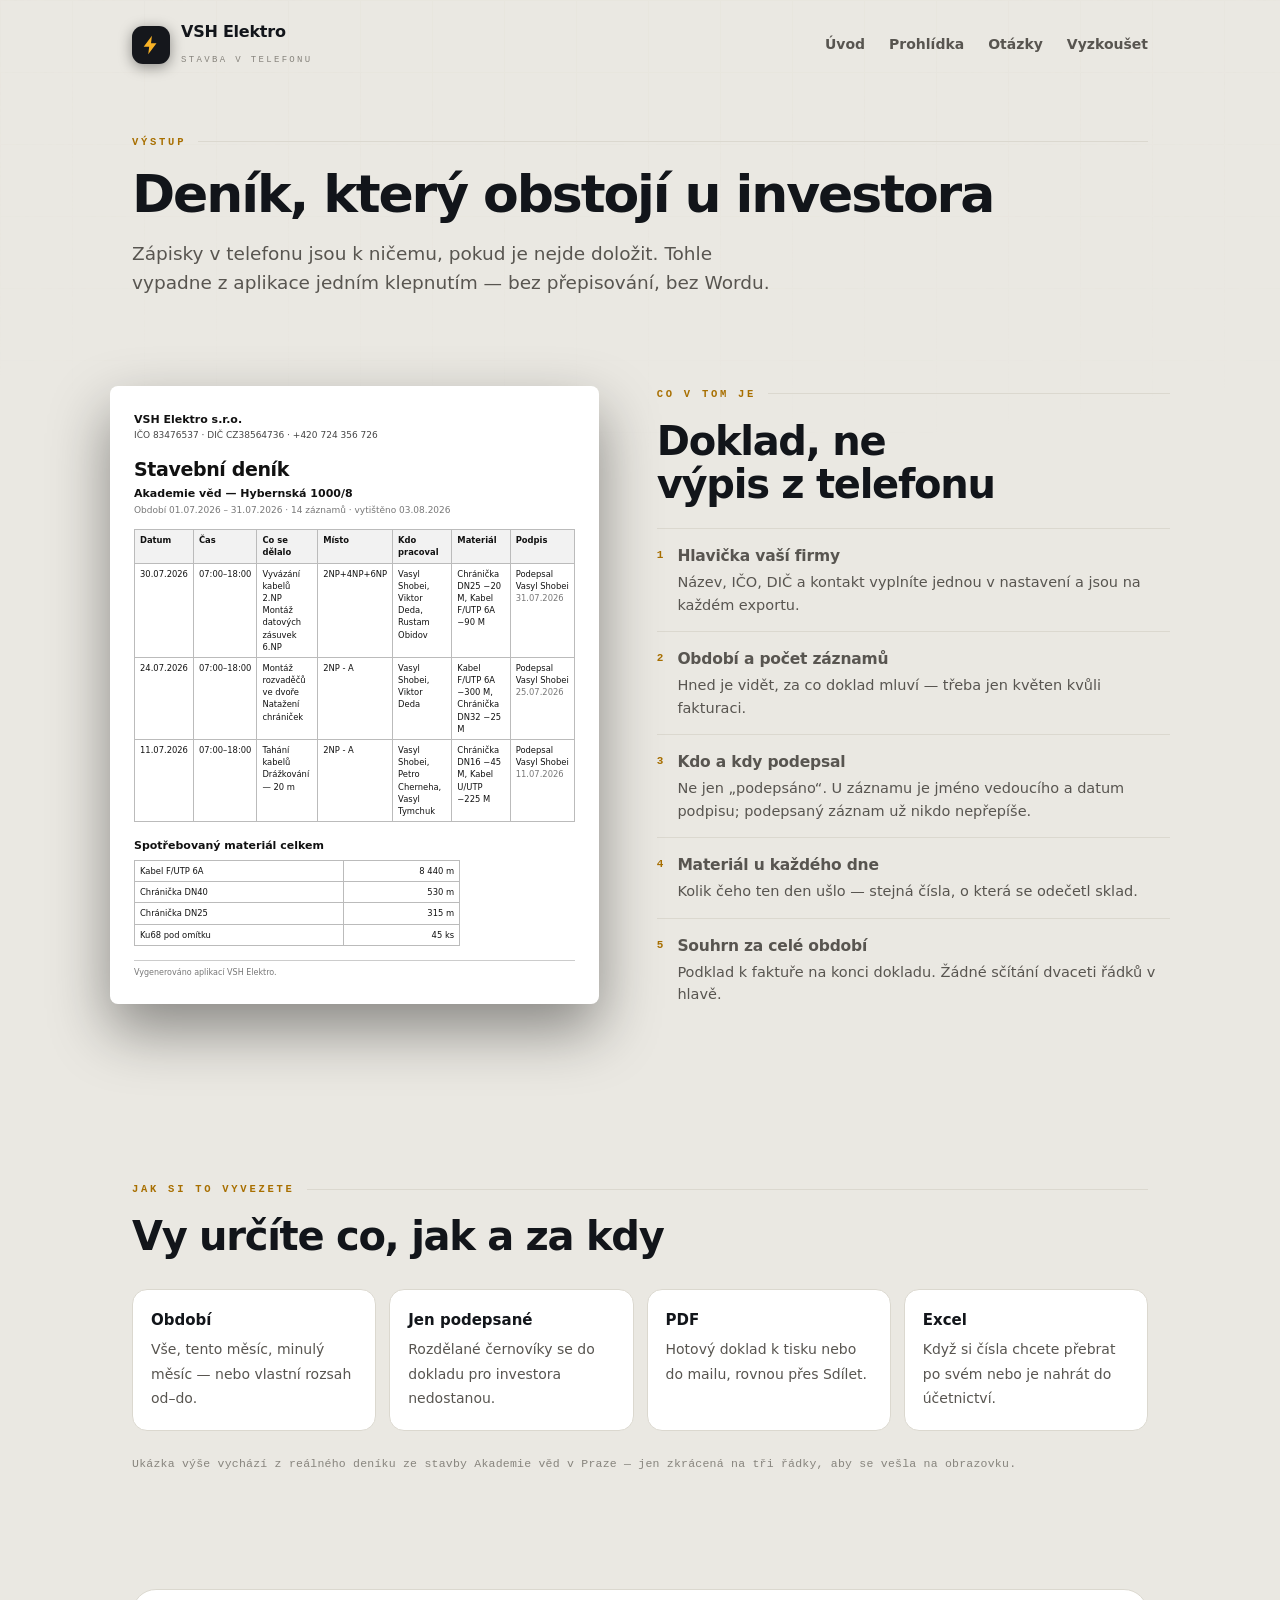
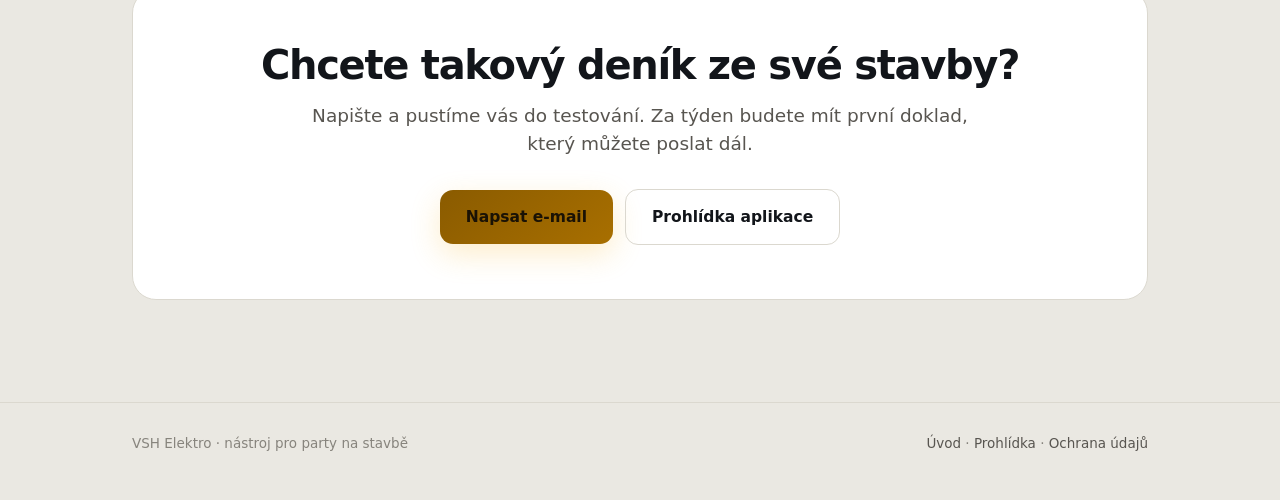
==== doklad.html @ 098743c1 "Web: stránky Prohlídka a Deník jako doklad + sdílené styly" ====
<!DOCTYPE html>
<html lang="cs">
<head>
<meta charset="UTF-8" />
<meta name="viewport" content="width=device-width, initial-scale=1, viewport-fit=cover" />
<title>Deník jako doklad — VSH Elektro</title>
<meta name="description" content="Jak vypadá stavební deník vyvezený z aplikace: hlavička firmy s IČO, kdo a kdy podepsal, souhrn spotřebovaného materiálu. PDF i Excel za vybrané období." />
<meta name="theme-color" content="#0e1014" />
<link rel="stylesheet" href="assets/style.css" />
<style>
  .doc-wrap{ display:grid; grid-template-columns:1fr 1.05fr; gap:clamp(26px,5vw,58px);
    align-items:start; padding:clamp(30px,5vw,58px) 0; }
  @media (max-width:900px){ .doc-wrap{ grid-template-columns:1fr; } }
  /* list papíru */
  .sheet{ background:#fff; color:#111; border-radius:8px; padding:26px 24px;
    box-shadow:0 26px 60px rgba(0,0,0,.42); font-size:10px; line-height:1.45;
    position:sticky; top:22px; }
  @media (max-width:900px){ .sheet{ position:static; } }
  .sh-co{ font-size:11px; font-weight:800; }
  .sh-co small{ display:block; font-weight:400; color:#444; font-size:9px; margin-top:1px; }
  .sh-h1{ font-size:19px; font-weight:800; margin:14px 0 3px; letter-spacing:-.02em; }
  .sh-ob{ font-size:11px; font-weight:700; }
  .sh-meta{ color:#777; font-size:9px; margin:2px 0 12px; }
  table{ width:100%; border-collapse:collapse; }
  th,td{ border:1px solid #bbb; padding:4px 5px; text-align:left; vertical-align:top; font-size:8.4px; }
  th{ background:#f2f2f2; font-weight:700; }
  .nw{ white-space:nowrap; }
  .dim{ color:#777; }
  .sh-h2{ font-size:11px; font-weight:800; margin:16px 0 6px; }
  table.sum{ width:74%; }
  table.sum td:last-child{ text-align:right; white-space:nowrap; font-variant-numeric:tabular-nums; }
  .sh-foot{ margin-top:14px; border-top:1px solid #ccc; padding-top:6px; color:#777; font-size:8px; }
  /* anotace */
  .ann{ list-style:none; padding:0; margin:22px 0 0; counter-reset:a; }
  .ann li{ display:grid; grid-template-columns:auto 1fr; gap:14px; align-items:start;
    padding:15px 0; border-top:1px solid var(--line); }
  .ann li::before{ counter-increment:a; content:counter(a); font-family:var(--mono);
    font-size:11px; font-weight:700; color:var(--amber); padding-top:3px; }
  .ann b{ display:block; font-size:15.5px; letter-spacing:-.012em; margin-bottom:3px; }
  .ann span{ color:var(--mut); font-size:14.5px; }
  .opts{ display:grid; grid-template-columns:repeat(auto-fit,minmax(210px,1fr)); gap:13px; margin-top:30px; }
  .opt{ background:var(--panel); border:1px solid var(--line); border-radius:15px; padding:19px 18px; }
  .opt b{ display:block; font-size:15px; margin-bottom:5px; }
  .opt span{ color:var(--mut); font-size:14px; }
</style>
</head>
<body>
<div class="gridbg" aria-hidden="true"></div>

<header>
  <div class="w bar">
    <a class="logo" href="index.html">
      <span class="logo-i"><svg viewBox="0 0 24 24" fill="currentColor"><path d="M13 2 4 14h6l-1 8 9-12h-6z"/></svg></span>
      <span><span class="logo-n">VSH Elektro</span><br /><span class="logo-s">Stavba v telefonu</span></span>
    </a>
    <nav>
      <a href="index.html">Úvod</a>
      <a href="prohlidka.html">Prohlídka</a>
      <a href="index.html#faq">Otázky</a>
      <a href="index.html#zkusit">Vyzkoušet</a>
    </nav>
  </div>
</header>

<main>
  <div class="w" style="padding-top:clamp(24px,4vw,44px)">
    <p class="eyebrow">Výstup</p>
    <h1 style="font-size:clamp(32px,5.4vw,52px)">Deník, který obstojí u investora</h1>
    <p class="lede">Zápisky v telefonu jsou k ničemu, pokud je nejde doložit. Tohle vypadne
      z aplikace jedním klepnutím — bez přepisování, bez Wordu.</p>
  </div>

  <div class="w doc-wrap">
    <!-- ukázka listu -->
    <div class="sheet rev" role="img" aria-label="Ukázka vyvezeného stavebního deníku">
      <div class="sh-co">VSH Elektro s.r.o.
        <small>IČO 83476537 · DIČ CZ38564736 · +420 724 356 726</small></div>
      <div class="sh-h1">Stavební deník</div>
      <div class="sh-ob">Akademie věd — Hybernská 1000/8</div>
      <div class="sh-meta">Období 01.07.2026 – 31.07.2026 · 14 záznamů · vytištěno 03.08.2026</div>

      <table>
        <thead><tr>
          <th class="nw">Datum</th><th class="nw">Čas</th><th>Co se dělalo</th>
          <th>Místo</th><th>Kdo pracoval</th><th>Materiál</th><th>Podpis</th>
        </tr></thead>
        <tbody>
          <tr>
            <td class="nw">30.07.2026</td><td class="nw">07:00–18:00</td>
            <td>Vyvázání kabelů 2.NP<br />Montáž datových zásuvek 6.NP</td>
            <td>2NP+4NP+6NP</td><td>Vasyl Shobei, Viktor Deda, Rustam Obidov</td>
            <td>Chránička DN25 −20 M, Kabel F/UTP 6A −90 M</td>
            <td class="nw">Podepsal<br />Vasyl Shobei<br /><span class="dim">31.07.2026</span></td>
          </tr>
          <tr>
            <td class="nw">24.07.2026</td><td class="nw">07:00–18:00</td>
            <td>Montáž rozvaděčů ve dvoře<br />Natažení chrániček</td>
            <td>2NP - A</td><td>Vasyl Shobei, Viktor Deda</td>
            <td>Kabel F/UTP 6A −300 M, Chránička DN32 −25 M</td>
            <td class="nw">Podepsal<br />Vasyl Shobei<br /><span class="dim">25.07.2026</span></td>
          </tr>
          <tr>
            <td class="nw">11.07.2026</td><td class="nw">07:00–18:00</td>
            <td>Tahání kabelů<br />Drážkování — 20 m</td>
            <td>2NP - A</td><td>Vasyl Shobei, Petro Cherneha, Vasyl Tymchuk</td>
            <td>Chránička DN16 −45 M, Kabel U/UTP −225 M</td>
            <td class="nw">Podepsal<br />Vasyl Shobei<br /><span class="dim">11.07.2026</span></td>
          </tr>
        </tbody>
      </table>

      <div class="sh-h2">Spotřebovaný materiál celkem</div>
      <table class="sum"><tbody>
        <tr><td>Kabel F/UTP 6A</td><td>8 440 m</td></tr>
        <tr><td>Chránička DN40</td><td>530 m</td></tr>
        <tr><td>Chránička DN25</td><td>315 m</td></tr>
        <tr><td>Ku68 pod omítku</td><td>45 ks</td></tr>
      </tbody></table>
      <div class="sh-foot">Vygenerováno aplikací VSH Elektro.</div>
    </div>

    <!-- anotace -->
    <div class="rev">
      <p class="eyebrow">Co v tom je</p>
      <h2>Doklad, ne výpis z telefonu</h2>
      <ol class="ann">
        <li><span><b>Hlavička vaší firmy</b><span>Název, IČO, DIČ a kontakt vyplníte jednou
          v nastavení a jsou na každém exportu.</span></span></li>
        <li><span><b>Období a počet záznamů</b><span>Hned je vidět, za co doklad mluví —
          třeba jen květen kvůli fakturaci.</span></span></li>
        <li><span><b>Kdo a kdy podepsal</b><span>Ne jen „podepsáno“. U záznamu je jméno
          vedoucího a datum podpisu; podepsaný záznam už nikdo nepřepíše.</span></span></li>
        <li><span><b>Materiál u každého dne</b><span>Kolik čeho ten den ušlo — stejná čísla,
          o která se odečetl sklad.</span></span></li>
        <li><span><b>Souhrn za celé období</b><span>Podklad k faktuře na konci dokladu.
          Žádné sčítání dvaceti řádků v hlavě.</span></span></li>
      </ol>
    </div>
  </div>

  <section>
    <div class="w rev">
      <p class="eyebrow">Jak si to vyvezete</p>
      <h2>Vy určíte co, jak a za kdy</h2>
      <div class="opts">
        <div class="opt"><b>Období</b><span>Vše, tento měsíc, minulý měsíc — nebo vlastní
          rozsah od–do.</span></div>
        <div class="opt"><b>Jen podepsané</b><span>Rozdělané černovíky se do dokladu
          pro investora nedostanou.</span></div>
        <div class="opt"><b>PDF</b><span>Hotový doklad k tisku nebo do mailu, rovnou
          přes Sdílet.</span></div>
        <div class="opt"><b>Excel</b><span>Když si čísla chcete přebrat po svém
          nebo je nahrát do účetnictví.</span></div>
      </div>
      <p class="note" style="margin-top:24px">Ukázka výše vychází z reálného deníku ze stavby
        Akademie věd v Praze — jen zkrácená na tři řádky, aby se vešla na obrazovku.</p>
    </div>
  </section>

  <section style="padding-top:0">
    <div class="w">
      <div class="final rev">
        <h2>Chcete takový deník ze své stavby?</h2>
        <p class="lede">Napište a pustíme vás do testování. Za týden budete mít první
          doklad, který můžete poslat dál.</p>
        <div class="cta">
          <a class="btn btn-1" href="mailto:vasyashobey80@gmail.com?subject=VSH%20Elektro%20%E2%80%94%20chci%20vyzkou%C5%A1et">Napsat e-mail</a>
          <a class="btn btn-2" href="prohlidka.html">Prohlídka aplikace</a>
        </div>
      </div>
    </div>
  </section>
</main>

<footer>
  <div class="w f-in">
    <span>VSH Elektro · nástroj pro party na stavbě</span>
    <span><a href="index.html">Úvod</a> · <a href="prohlidka.html">Prohlídka</a> ·
      <a href="https://vasyashobey80-cloud.github.io/vsh-elektro-privacy/">Ochrana údajů</a></span>
  </div>
</footer>

<script>
  (function () {
    var els = document.querySelectorAll(".rev");
    if (!("IntersectionObserver" in window)) {
      Array.prototype.forEach.call(els, function (e) { e.classList.add("in"); }); return;
    }
    var io = new IntersectionObserver(function (en) {
      en.forEach(function (x) { if (x.isIntersecting) { x.target.classList.add("in"); io.unobserve(x.target); } });
    }, { rootMargin: "0px 0px -8% 0px", threshold: .08 });
    Array.prototype.forEach.call(els, function (e) { io.observe(e); });
  })();
</script>
</body>
</html>
---- assets/style.css ----
:root{
    --bg:#0e1014; --bg2:#13161c; --panel:#171b22; --panel2:#1c212a;
    --line:#242932; --line2:#1c2029;
    --ink:#f0f2f6; --mut:#a5a29b; --dim:#6f7178;
    --amber:#f8b226; --amber-hi:#ffd166; --cyan:#4cc9f0;
    --mono:ui-monospace,SFMono-Regular,"SF Mono",Menlo,Consolas,monospace;
    --sans:system-ui,-apple-system,"Segoe UI",Roboto,Arial,sans-serif;
    --w:1060px;
  }
  @media (prefers-color-scheme: light){
    :root{ --bg:#eae8e2; --bg2:#f3f2ee; --panel:#fff; --panel2:#f7f6f3;
      --line:#dbd8cf; --line2:#e6e3db; --ink:#12151a; --mut:#585550; --dim:#87847d;
      --amber:#a86f00; --amber-hi:#8a5b00; --cyan:#0a7ea4; }
  }
  :root[data-theme="dark"]{ --bg:#0e1014; --bg2:#13161c; --panel:#171b22; --panel2:#1c212a;
    --line:#242932; --line2:#1c2029; --ink:#f0f2f6; --mut:#a5a29b; --dim:#6f7178;
    --amber:#f8b226; --amber-hi:#ffd166; --cyan:#4cc9f0; }
  :root[data-theme="light"]{ --bg:#eae8e2; --bg2:#f3f2ee; --panel:#fff; --panel2:#f7f6f3;
    --line:#dbd8cf; --line2:#e6e3db; --ink:#12151a; --mut:#585550; --dim:#87847d;
    --amber:#a86f00; --amber-hi:#8a5b00; --cyan:#0a7ea4; }

  *{ box-sizing:border-box; }
  html{ scroll-behavior:smooth; }
  body{ margin:0; background:var(--bg); color:var(--ink); font-family:var(--sans);
    line-height:1.55; -webkit-font-smoothing:antialiased; overflow-x:hidden; }
  .w{ max-width:var(--w); margin:0 auto; padding:0 22px; }
  section{ padding:clamp(52px,8vw,104px) 0; }

  .gridbg{ position:fixed; inset:0; z-index:0; pointer-events:none; opacity:.55;
    background-image:linear-gradient(to right,var(--line2) 1px,transparent 1px),
      linear-gradient(to bottom,var(--line2) 1px,transparent 1px);
    background-size:72px 72px;
    -webkit-mask-image:radial-gradient(130% 70% at 50% 0%,#000 20%,transparent 72%);
    mask-image:radial-gradient(130% 70% at 50% 0%,#000 20%,transparent 72%); }
  header,main,footer{ position:relative; z-index:1; }

  /* --- typo --- */
  .eyebrow{ display:flex; align-items:center; gap:12px; font-family:var(--mono);
    font-size:10.5px; letter-spacing:.26em; text-transform:uppercase; color:var(--amber);
    margin:0 0 18px; font-weight:600; }
  .eyebrow::after{ content:""; flex:1; height:1px; background:var(--line); }
  h1{ font-size:clamp(36px,6.8vw,66px); line-height:1.01; letter-spacing:-.04em;
    font-weight:860; margin:0 0 20px; text-wrap:balance; }
  h2{ font-size:clamp(26px,3.9vw,40px); line-height:1.08; letter-spacing:-.032em;
    font-weight:860; margin:0 0 14px; text-wrap:balance; }
  h3{ font-size:17px; font-weight:800; letter-spacing:-.012em; margin:0 0 6px; }
  .lede{ font-size:clamp(16px,2vw,18.5px); color:var(--mut); margin:0 0 30px; max-width:56ch; }
  p{ margin:0 0 14px; }

  /* --- header --- */
  header{ padding:20px 0; }
  .bar{ display:flex; align-items:center; justify-content:space-between; gap:16px; }
  .logo{ display:flex; align-items:center; gap:11px; text-decoration:none; color:inherit; }
  .logo-i{ width:38px; height:38px; border-radius:11px; background:#15171c; flex:0 0 auto;
    display:flex; align-items:center; justify-content:center; box-shadow:0 3px 14px rgba(0,0,0,.4); }
  .logo-i svg{ width:22px; height:22px; color:#f8b226; }
  .logo-n{ font-size:16px; font-weight:800; letter-spacing:-.015em; line-height:1.05; }
  .logo-s{ font-family:var(--mono); font-size:9px; letter-spacing:.26em; color:var(--dim); text-transform:uppercase; }
  nav{ display:flex; gap:24px; align-items:center; }
  nav a{ color:var(--mut); text-decoration:none; font-size:14px; font-weight:600; }
  nav a:hover{ color:var(--ink); }
  @media (max-width:760px){ nav{ display:none; } }

  /* --- buttons --- */
  .btn{ display:inline-flex; align-items:center; gap:9px; border:none; cursor:pointer;
    font-family:inherit; font-size:15.5px; font-weight:800; text-decoration:none;
    padding:15px 26px; border-radius:13px; transition:transform .14s ease,filter .14s ease; }
  .btn:hover{ transform:translateY(-1px); filter:brightness(1.06); }
  .btn:focus-visible{ outline:2px solid var(--amber); outline-offset:3px; }
  .btn-1{ background:linear-gradient(140deg,var(--amber-hi),var(--amber)); color:#1a1205;
    box-shadow:0 10px 30px rgba(248,178,38,.24); }
  .btn-2{ background:transparent; color:var(--ink); border:1px solid var(--line); }
  .cta{ display:flex; flex-wrap:wrap; gap:12px; align-items:center; }
  .note{ font-family:var(--mono); font-size:11.5px; color:var(--dim); margin-top:16px; letter-spacing:.02em; }

  /* --- hero --- */
  .hero{ display:grid; grid-template-columns:1.1fr .9fr; gap:clamp(26px,5vw,56px);
    align-items:center; padding:clamp(26px,5vw,58px) 0 clamp(34px,6vw,64px); }
  @media (max-width:900px){ .hero{ grid-template-columns:1fr; } }

  .phone{ justify-self:center; width:min(292px,82vw); aspect-ratio:9/19.3;
    background:#15171c; border-radius:38px; padding:9px; border:1px solid var(--line);
    box-shadow:0 34px 80px rgba(0,0,0,.5); }
  .scr{ height:100%; background:#15171c; border-radius:30px; overflow:hidden;
    display:flex; flex-direction:column; color:#eceef2; }
  .s-top{ padding:16px 15px 10px; }
  .s-obj{ font-family:var(--mono); font-size:8.5px; letter-spacing:.2em; color:#f8b226; text-transform:uppercase; }
  .s-h{ font-size:20px; font-weight:860; letter-spacing:-.025em; margin-top:3px; }
  .s-body{ flex:1; padding:0 12px; display:flex; flex-direction:column; gap:9px; overflow:hidden; }
  .k{ background:#1b1e25; border:1px solid #262b34; border-radius:14px; padding:11px 12px; }
  .k-top{ display:flex; align-items:flex-start; justify-content:space-between; }
  .k-d{ font-family:var(--mono); font-size:13.5px; font-weight:800; color:#f8b226; }
  .k-t{ font-family:var(--mono); font-size:9px; color:#75757c; margin-top:1px; }
  .pill{ font-family:var(--mono); font-size:7px; letter-spacing:.13em; text-transform:uppercase;
    padding:3px 8px; border-radius:99px; border:1px solid #3a3f4a; color:#9096a2; white-space:nowrap; }
  .pill.ok{ color:#3ddc6b; border-color:rgba(61,220,107,.5); }
  .k-li{ font-size:10.5px; margin-top:7px; display:flex; gap:6px; color:#d7d9de; }
  .k-li i{ width:4px; height:4px; border-radius:50%; background:#f8b226; margin-top:6px; flex:0 0 auto; }
  .k-wx{ font-family:var(--mono); font-size:8.5px; color:#75757c; margin-top:7px; }
  .avs{ display:flex; gap:4px; margin-top:8px; }
  .av{ width:19px; height:19px; border-radius:50%; background:#262b34; color:#9096a2;
    font-size:7.5px; font-weight:800; display:flex; align-items:center; justify-content:center; }
  .av.on{ background:#f8b226; color:#15171c; }
  .mats{ display:flex; flex-wrap:wrap; gap:4px; margin-top:8px; }
  .mt{ font-family:var(--mono); font-size:7.5px; padding:3px 7px; border-radius:99px;
    border:1px solid #262b34; color:#9096a2; }
  .mt b{ color:#ff5a4f; }
  .s-tabs{ display:flex; justify-content:space-around; padding:10px 6px 16px;
    border-top:1px solid #22262e; margin-top:auto; }
  .tb{ display:flex; flex-direction:column; align-items:center; gap:3px; font-size:7px;
    color:#5d5f68; font-weight:700; }
  .tb.on{ color:#f8b226; }
  .tb i{ width:14px; height:14px; border:1.6px solid currentColor; border-radius:4px; }

  /* --- proof strip --- */
  .proof{ border-top:1px solid var(--line); border-bottom:1px solid var(--line); background:var(--bg2); }
  .proof-in{ display:grid; grid-template-columns:1.25fr 1fr; gap:clamp(22px,4vw,48px); align-items:center;
    padding:clamp(26px,4vw,42px) 0; }
  @media (max-width:800px){ .proof-in{ grid-template-columns:1fr; } }
  .proof p{ margin:0; color:var(--mut); font-size:15.5px; }
  .proof b{ color:var(--ink); }
  .stats{ display:grid; grid-template-columns:repeat(3,1fr); gap:14px; }
  .st-n{ font-family:var(--mono); font-size:clamp(21px,3.4vw,30px); font-weight:700;
    letter-spacing:-.03em; color:var(--amber); font-variant-numeric:tabular-nums; line-height:1.1; }
  .st-l{ font-size:11.5px; color:var(--dim); margin-top:3px; line-height:1.35; }

  /* --- problémy --- */
  .pains{ display:grid; gap:12px; margin-top:32px; }
  .pain{ display:grid; grid-template-columns:auto 1fr; gap:16px; align-items:start;
    background:var(--panel); border:1px solid var(--line); border-radius:16px; padding:20px 22px; }
  .pain-q{ font-family:var(--mono); font-size:11px; color:var(--dim); padding-top:3px; }
  .pain h3{ font-size:16.5px; margin-bottom:4px; }
  .pain p{ margin:0; color:var(--mut); font-size:14.5px; }
  .pain em{ font-style:normal; color:var(--amber); font-weight:700; }

  /* --- kroky --- */
  .steps{ display:grid; grid-template-columns:repeat(3,1fr); gap:14px; margin-top:32px; counter-reset:s; }
  @media (max-width:760px){ .steps{ grid-template-columns:1fr; } }
  .step{ background:var(--panel); border:1px solid var(--line); border-radius:16px; padding:22px 20px; }
  .step::before{ counter-increment:s; content:counter(s); font-family:var(--mono); font-size:12px;
    font-weight:700; color:var(--amber); display:block; margin-bottom:12px; letter-spacing:.1em; }
  .step p{ margin:0; color:var(--mut); font-size:14.5px; }

  /* --- funkce --- */
  .feats{ display:grid; grid-template-columns:repeat(auto-fit,minmax(250px,1fr)); gap:13px; margin-top:32px; }
  .feat{ background:var(--panel); border:1px solid var(--line); border-radius:16px; padding:22px 20px; }
  .feat .ic{ width:36px; height:36px; border-radius:10px; display:flex; align-items:center;
    justify-content:center; background:rgba(248,178,38,.11); color:var(--amber); margin-bottom:13px; }
  .feat .ic svg{ width:19px; height:19px; }
  .feat p{ margin:0; color:var(--mut); font-size:14.5px; }

  /* --- offline --- */
  .band{ background:var(--bg2); border-top:1px solid var(--line); border-bottom:1px solid var(--line); }
  .band-in{ display:grid; grid-template-columns:auto 1fr; gap:30px; align-items:center; }
  @media (max-width:760px){ .band-in{ grid-template-columns:1fr; } }
  .band-n{ font-family:var(--mono); font-size:clamp(46px,9vw,92px); font-weight:700;
    letter-spacing:-.055em; color:var(--amber); line-height:.86; }
  .band-n span{ color:var(--dim); }

  /* --- výkresy --- */
  .split{ display:grid; grid-template-columns:1fr 1fr; gap:clamp(24px,4vw,52px); align-items:center; }
  @media (max-width:840px){ .split{ grid-template-columns:1fr; } }
  .plan{ position:relative; aspect-ratio:4/3; border-radius:16px; overflow:hidden;
    background:var(--panel); border:1px solid var(--line); }
  .plan svg{ position:absolute; inset:0; width:100%; height:100%; }
  .lgd{ position:absolute; left:12px; bottom:12px; display:flex; gap:12px;
    background:rgba(12,14,19,.92); border:1px solid var(--line); border-radius:99px; padding:6px 12px; }
  .lgd span{ display:flex; align-items:center; gap:6px; font-size:11px; font-weight:700; color:#f0f2f6; }
  .lgd i{ width:9px; height:9px; border-radius:2px; }
  .ticks{ list-style:none; padding:0; margin:20px 0 0; }
  .ticks li{ display:flex; gap:11px; align-items:flex-start; margin-bottom:11px; font-size:15px; color:var(--mut); }
  .ticks svg{ width:18px; height:18px; color:var(--amber); flex:0 0 auto; margin-top:2px; }
  .ticks b{ color:var(--ink); font-weight:700; }

  /* --- FAQ --- */
  .faq{ margin-top:30px; border-top:1px solid var(--line); }
  details{ border-bottom:1px solid var(--line); }
  summary{ list-style:none; cursor:pointer; padding:19px 44px 19px 0; position:relative;
    font-size:16.5px; font-weight:750; letter-spacing:-.012em; }
  summary::-webkit-details-marker{ display:none; }
  summary::after{ content:""; position:absolute; right:8px; top:50%; width:13px; height:13px;
    margin-top:-6px; background:
      linear-gradient(var(--amber),var(--amber)) center/13px 1.6px no-repeat,
      linear-gradient(var(--amber),var(--amber)) center/1.6px 13px no-repeat;
    transition:transform .2s ease; }
  details[open] summary::after{ transform:rotate(90deg);
    background:linear-gradient(var(--amber),var(--amber)) center/13px 1.6px no-repeat; }
  details p{ color:var(--mut); font-size:15px; margin:0 0 19px; max-width:62ch; }
  summary:focus-visible{ outline:2px solid var(--amber); outline-offset:3px; border-radius:6px; }

  /* --- final --- */
  .final{ background:var(--panel); border:1px solid var(--line); border-radius:24px;
    padding:clamp(30px,5vw,54px); text-align:center; }
  .final .lede{ margin-left:auto; margin-right:auto; }
  .final .cta{ justify-content:center; }

  footer{ border-top:1px solid var(--line); padding:30px 0 46px; color:var(--dim); font-size:13.5px; }
  .f-in{ display:flex; flex-wrap:wrap; gap:14px; justify-content:space-between; align-items:center; }
  footer a{ color:var(--mut); text-decoration:none; }
  footer a:hover{ color:var(--amber); }

  .rev{ opacity:0; transform:translateY(14px); transition:opacity .55s ease,transform .55s ease; }
  .rev.in{ opacity:1; transform:none; }
  @media (prefers-reduced-motion:reduce){
    html{ scroll-behavior:auto; } .rev{ opacity:1; transform:none; transition:none; }
    .btn:hover{ transform:none; } summary::after{ transition:none; }
  }
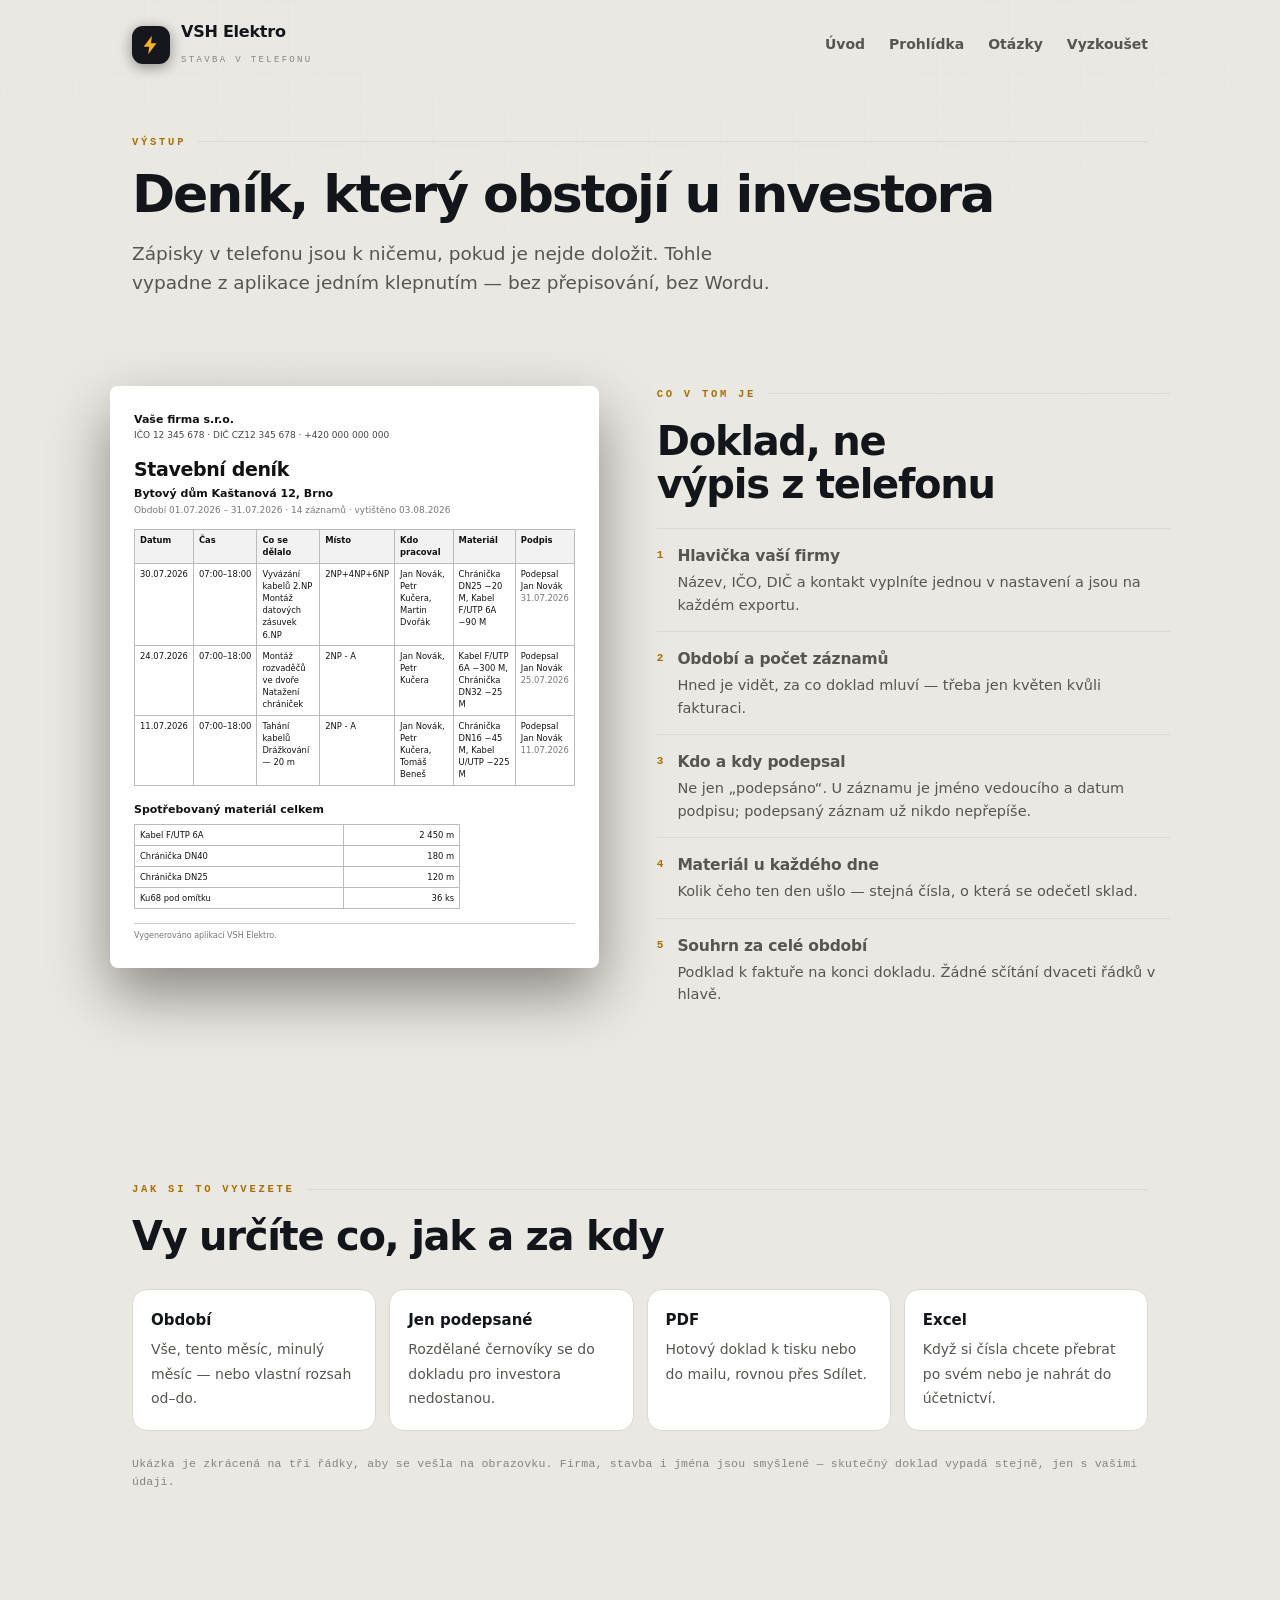
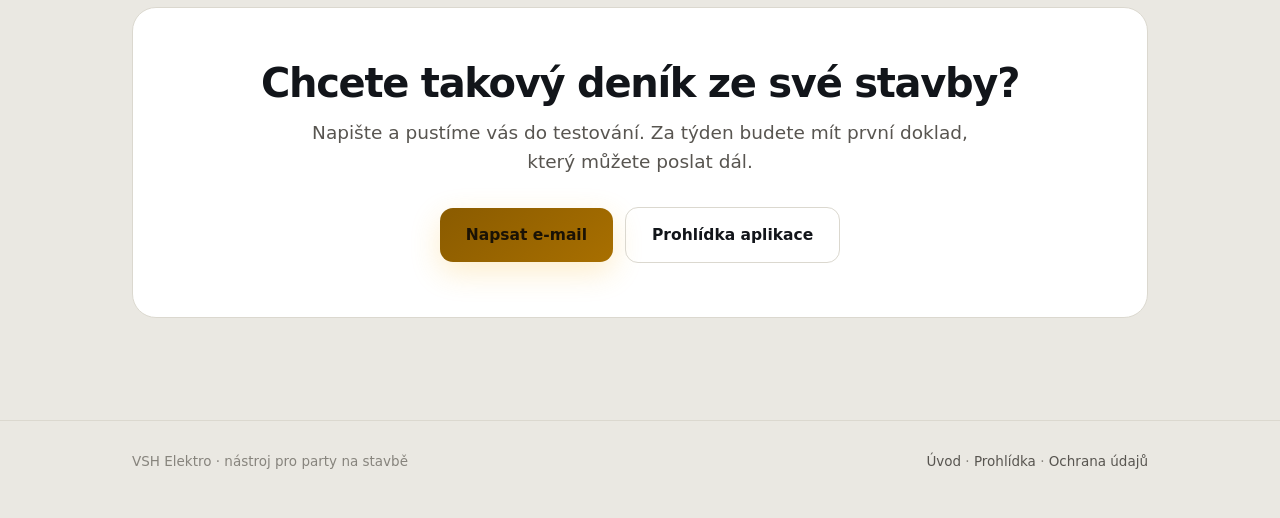
==== commit b2acf7b6: "Web: pryč s reálnými údaji, všude ukázková data" ====
--- a/doklad.html
+++ b/doklad.html
@@ -73,10 +73,10 @@
   <div class="w doc-wrap">
     <!-- ukázka listu -->
     <div class="sheet rev" role="img" aria-label="Ukázka vyvezeného stavebního deníku">
-      <div class="sh-co">VSH Elektro s.r.o.
-        <small>IČO 83476537 · DIČ CZ38564736 · +420 724 356 726</small></div>
+      <div class="sh-co">Vaše firma s.r.o.
+        <small>IČO 12 345 678 · DIČ CZ12 345 678 · +420 000 000 000</small></div>
       <div class="sh-h1">Stavební deník</div>
-      <div class="sh-ob">Akademie věd — Hybernská 1000/8</div>
+      <div class="sh-ob">Bytový dům Kaštanová 12, Brno</div>
       <div class="sh-meta">Období 01.07.2026 – 31.07.2026 · 14 záznamů · vytištěno 03.08.2026</div>
 
       <table>
@@ -88,33 +88,33 @@
           <tr>
             <td class="nw">30.07.2026</td><td class="nw">07:00–18:00</td>
             <td>Vyvázání kabelů 2.NP<br />Montáž datových zásuvek 6.NP</td>
-            <td>2NP+4NP+6NP</td><td>Vasyl Shobei, Viktor Deda, Rustam Obidov</td>
+            <td>2NP+4NP+6NP</td><td>Jan Novák, Petr Kučera, Martin Dvořák</td>
             <td>Chránička DN25 −20 M, Kabel F/UTP 6A −90 M</td>
-            <td class="nw">Podepsal<br />Vasyl Shobei<br /><span class="dim">31.07.2026</span></td>
+            <td class="nw">Podepsal<br />Jan Novák<br /><span class="dim">31.07.2026</span></td>
           </tr>
           <tr>
             <td class="nw">24.07.2026</td><td class="nw">07:00–18:00</td>
             <td>Montáž rozvaděčů ve dvoře<br />Natažení chrániček</td>
-            <td>2NP - A</td><td>Vasyl Shobei, Viktor Deda</td>
+            <td>2NP - A</td><td>Jan Novák, Petr Kučera</td>
             <td>Kabel F/UTP 6A −300 M, Chránička DN32 −25 M</td>
-            <td class="nw">Podepsal<br />Vasyl Shobei<br /><span class="dim">25.07.2026</span></td>
+            <td class="nw">Podepsal<br />Jan Novák<br /><span class="dim">25.07.2026</span></td>
           </tr>
           <tr>
             <td class="nw">11.07.2026</td><td class="nw">07:00–18:00</td>
             <td>Tahání kabelů<br />Drážkování — 20 m</td>
-            <td>2NP - A</td><td>Vasyl Shobei, Petro Cherneha, Vasyl Tymchuk</td>
+            <td>2NP - A</td><td>Jan Novák, Petr Kučera, Tomáš Beneš</td>
             <td>Chránička DN16 −45 M, Kabel U/UTP −225 M</td>
-            <td class="nw">Podepsal<br />Vasyl Shobei<br /><span class="dim">11.07.2026</span></td>
+            <td class="nw">Podepsal<br />Jan Novák<br /><span class="dim">11.07.2026</span></td>
           </tr>
         </tbody>
       </table>
 
       <div class="sh-h2">Spotřebovaný materiál celkem</div>
       <table class="sum"><tbody>
-        <tr><td>Kabel F/UTP 6A</td><td>8 440 m</td></tr>
-        <tr><td>Chránička DN40</td><td>530 m</td></tr>
-        <tr><td>Chránička DN25</td><td>315 m</td></tr>
-        <tr><td>Ku68 pod omítku</td><td>45 ks</td></tr>
+        <tr><td>Kabel F/UTP 6A</td><td>2 450 m</td></tr>
+        <tr><td>Chránička DN40</td><td>180 m</td></tr>
+        <tr><td>Chránička DN25</td><td>120 m</td></tr>
+        <tr><td>Ku68 pod omítku</td><td>36 ks</td></tr>
       </tbody></table>
       <div class="sh-foot">Vygenerováno aplikací VSH Elektro.</div>
     </div>
@@ -152,8 +152,9 @@
         <div class="opt"><b>Excel</b><span>Když si čísla chcete přebrat po svém
           nebo je nahrát do účetnictví.</span></div>
       </div>
-      <p class="note" style="margin-top:24px">Ukázka výše vychází z reálného deníku ze stavby
-        Akademie věd v Praze — jen zkrácená na tři řádky, aby se vešla na obrazovku.</p>
+      <p class="note" style="margin-top:24px">Ukázka je zkrácená na tři řádky, aby se vešla
+        na obrazovku. Firma, stavba i jména jsou smyšlené — skutečný doklad vypadá stejně,
+        jen s vašimi údaji.</p>
     </div>
   </section>
 
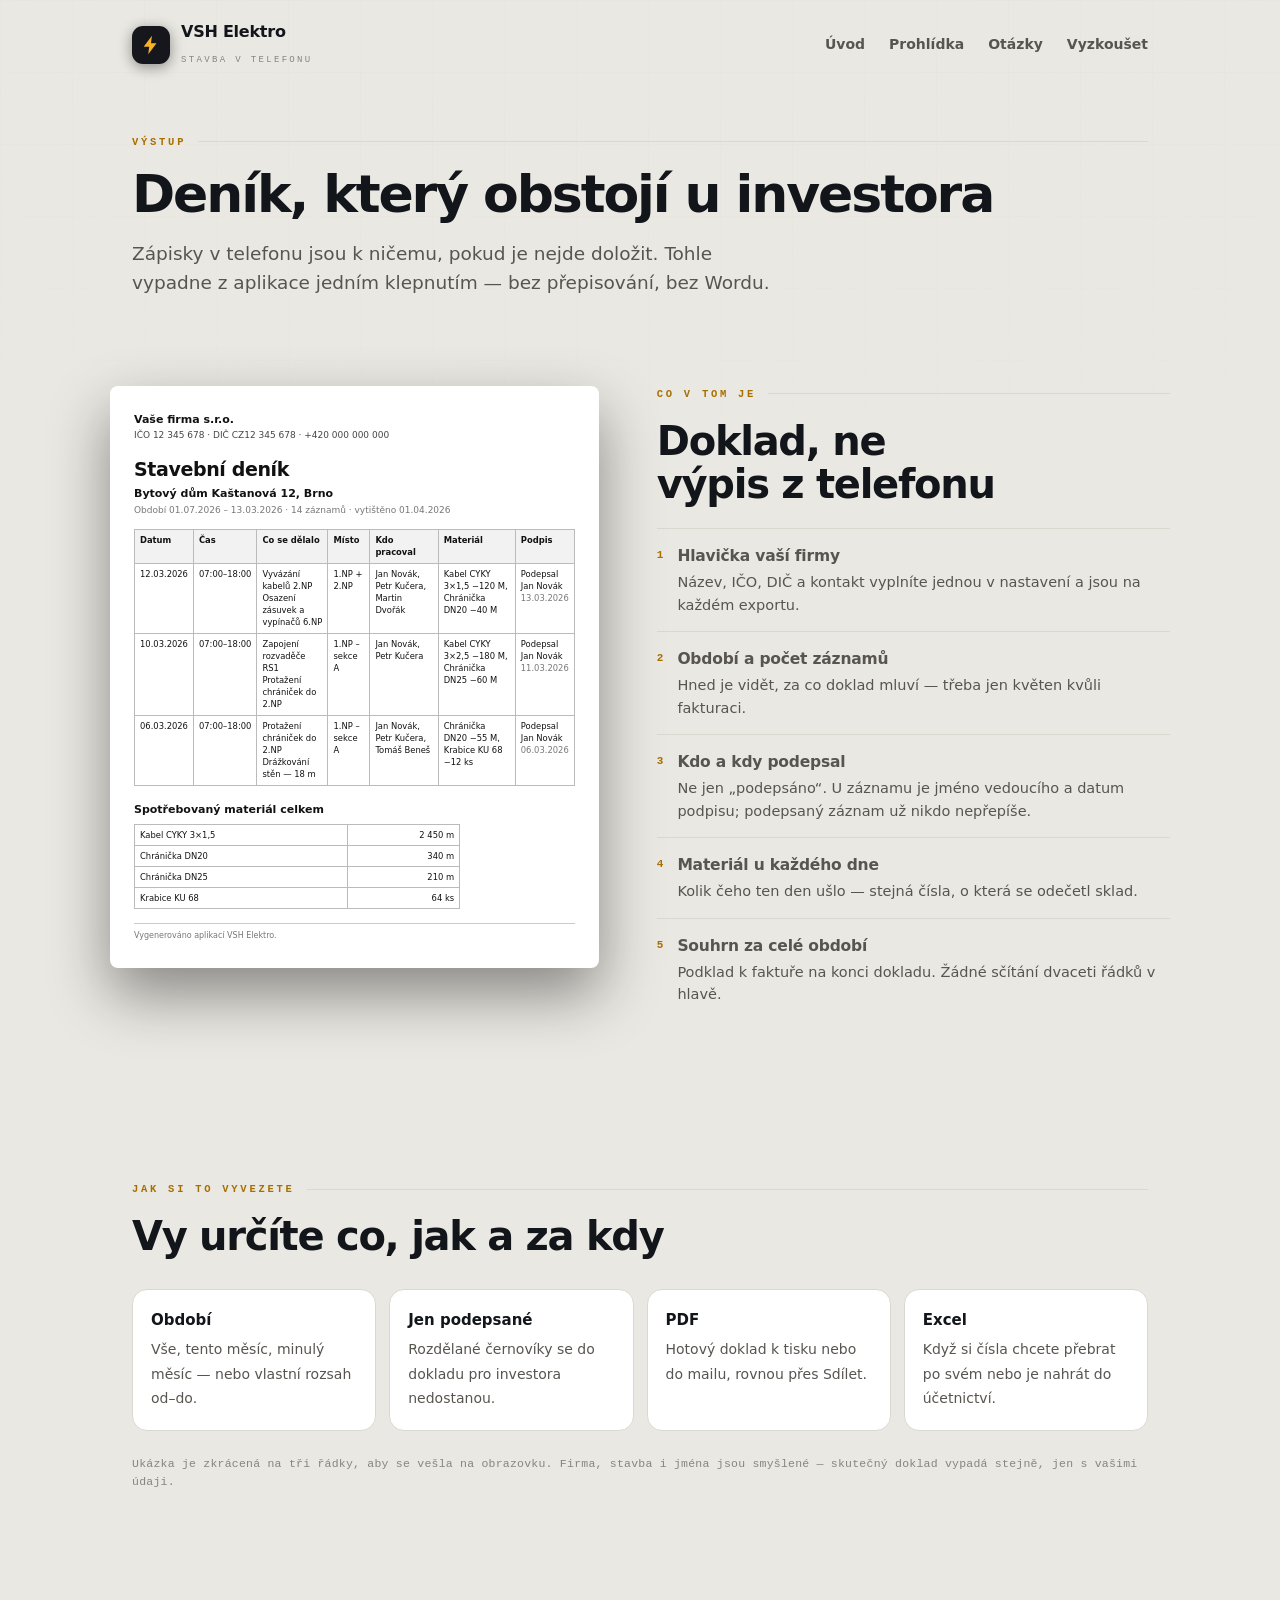
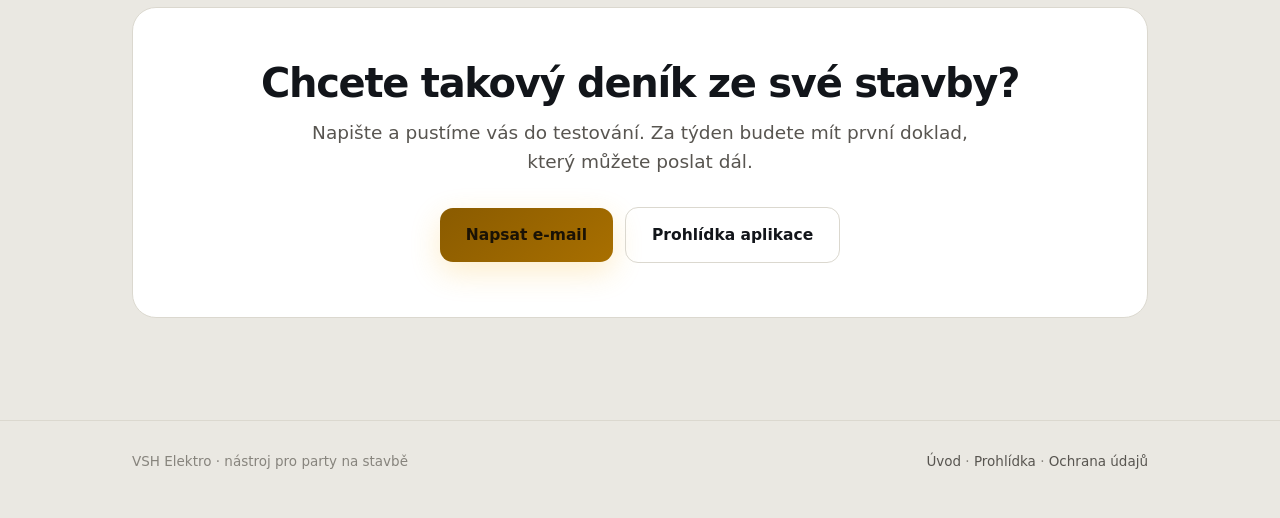
==== commit 4c0c18a6: "Web: i obsah ukázek je smyšlený, ne z reálného deníku" ====
--- a/doklad.html
+++ b/doklad.html
@@ -77,7 +77,7 @@
         <small>IČO 12 345 678 · DIČ CZ12 345 678 · +420 000 000 000</small></div>
       <div class="sh-h1">Stavební deník</div>
       <div class="sh-ob">Bytový dům Kaštanová 12, Brno</div>
-      <div class="sh-meta">Období 01.07.2026 – 31.07.2026 · 14 záznamů · vytištěno 03.08.2026</div>
+      <div class="sh-meta">Období 01.07.2026 – 13.03.2026 · 14 záznamů · vytištěno 01.04.2026</div>
 
       <table>
         <thead><tr>
@@ -86,35 +86,35 @@
         </tr></thead>
         <tbody>
           <tr>
-            <td class="nw">30.07.2026</td><td class="nw">07:00–18:00</td>
-            <td>Vyvázání kabelů 2.NP<br />Montáž datových zásuvek 6.NP</td>
-            <td>2NP+4NP+6NP</td><td>Jan Novák, Petr Kučera, Martin Dvořák</td>
-            <td>Chránička DN25 −20 M, Kabel F/UTP 6A −90 M</td>
-            <td class="nw">Podepsal<br />Jan Novák<br /><span class="dim">31.07.2026</span></td>
+            <td class="nw">12.03.2026</td><td class="nw">07:00–18:00</td>
+            <td>Vyvázání kabelů 2.NP<br />Osazení zásuvek a vypínačů 6.NP</td>
+            <td>1.NP + 2.NP</td><td>Jan Novák, Petr Kučera, Martin Dvořák</td>
+            <td>Kabel CYKY 3×1,5 −120 M, Chránička DN20 −40 M</td>
+            <td class="nw">Podepsal<br />Jan Novák<br /><span class="dim">13.03.2026</span></td>
           </tr>
           <tr>
-            <td class="nw">24.07.2026</td><td class="nw">07:00–18:00</td>
-            <td>Montáž rozvaděčů ve dvoře<br />Natažení chrániček</td>
-            <td>2NP - A</td><td>Jan Novák, Petr Kučera</td>
-            <td>Kabel F/UTP 6A −300 M, Chránička DN32 −25 M</td>
-            <td class="nw">Podepsal<br />Jan Novák<br /><span class="dim">25.07.2026</span></td>
+            <td class="nw">10.03.2026</td><td class="nw">07:00–18:00</td>
+            <td>Zapojení rozvaděče RS1<br />Protažení chrániček do 2.NP</td>
+            <td>1.NP – sekce A</td><td>Jan Novák, Petr Kučera</td>
+            <td>Kabel CYKY 3×2,5 −180 M, Chránička DN25 −60 M</td>
+            <td class="nw">Podepsal<br />Jan Novák<br /><span class="dim">11.03.2026</span></td>
           </tr>
           <tr>
-            <td class="nw">11.07.2026</td><td class="nw">07:00–18:00</td>
-            <td>Tahání kabelů<br />Drážkování — 20 m</td>
-            <td>2NP - A</td><td>Jan Novák, Petr Kučera, Tomáš Beneš</td>
-            <td>Chránička DN16 −45 M, Kabel U/UTP −225 M</td>
-            <td class="nw">Podepsal<br />Jan Novák<br /><span class="dim">11.07.2026</span></td>
+            <td class="nw">06.03.2026</td><td class="nw">07:00–18:00</td>
+            <td>Protažení chrániček do 2.NP<br />Drážkování stěn — 18 m</td>
+            <td>1.NP – sekce A</td><td>Jan Novák, Petr Kučera, Tomáš Beneš</td>
+            <td>Chránička DN20 −55 M, Krabice KU 68 −12 ks</td>
+            <td class="nw">Podepsal<br />Jan Novák<br /><span class="dim">06.03.2026</span></td>
           </tr>
         </tbody>
       </table>
 
       <div class="sh-h2">Spotřebovaný materiál celkem</div>
       <table class="sum"><tbody>
-        <tr><td>Kabel F/UTP 6A</td><td>2 450 m</td></tr>
-        <tr><td>Chránička DN40</td><td>180 m</td></tr>
-        <tr><td>Chránička DN25</td><td>120 m</td></tr>
-        <tr><td>Ku68 pod omítku</td><td>36 ks</td></tr>
+        <tr><td>Kabel CYKY 3×1,5</td><td>2 450 m</td></tr>
+        <tr><td>Chránička DN20</td><td>340 m</td></tr>
+        <tr><td>Chránička DN25</td><td>210 m</td></tr>
+        <tr><td>Krabice KU 68</td><td>64 ks</td></tr>
       </tbody></table>
       <div class="sh-foot">Vygenerováno aplikací VSH Elektro.</div>
     </div>
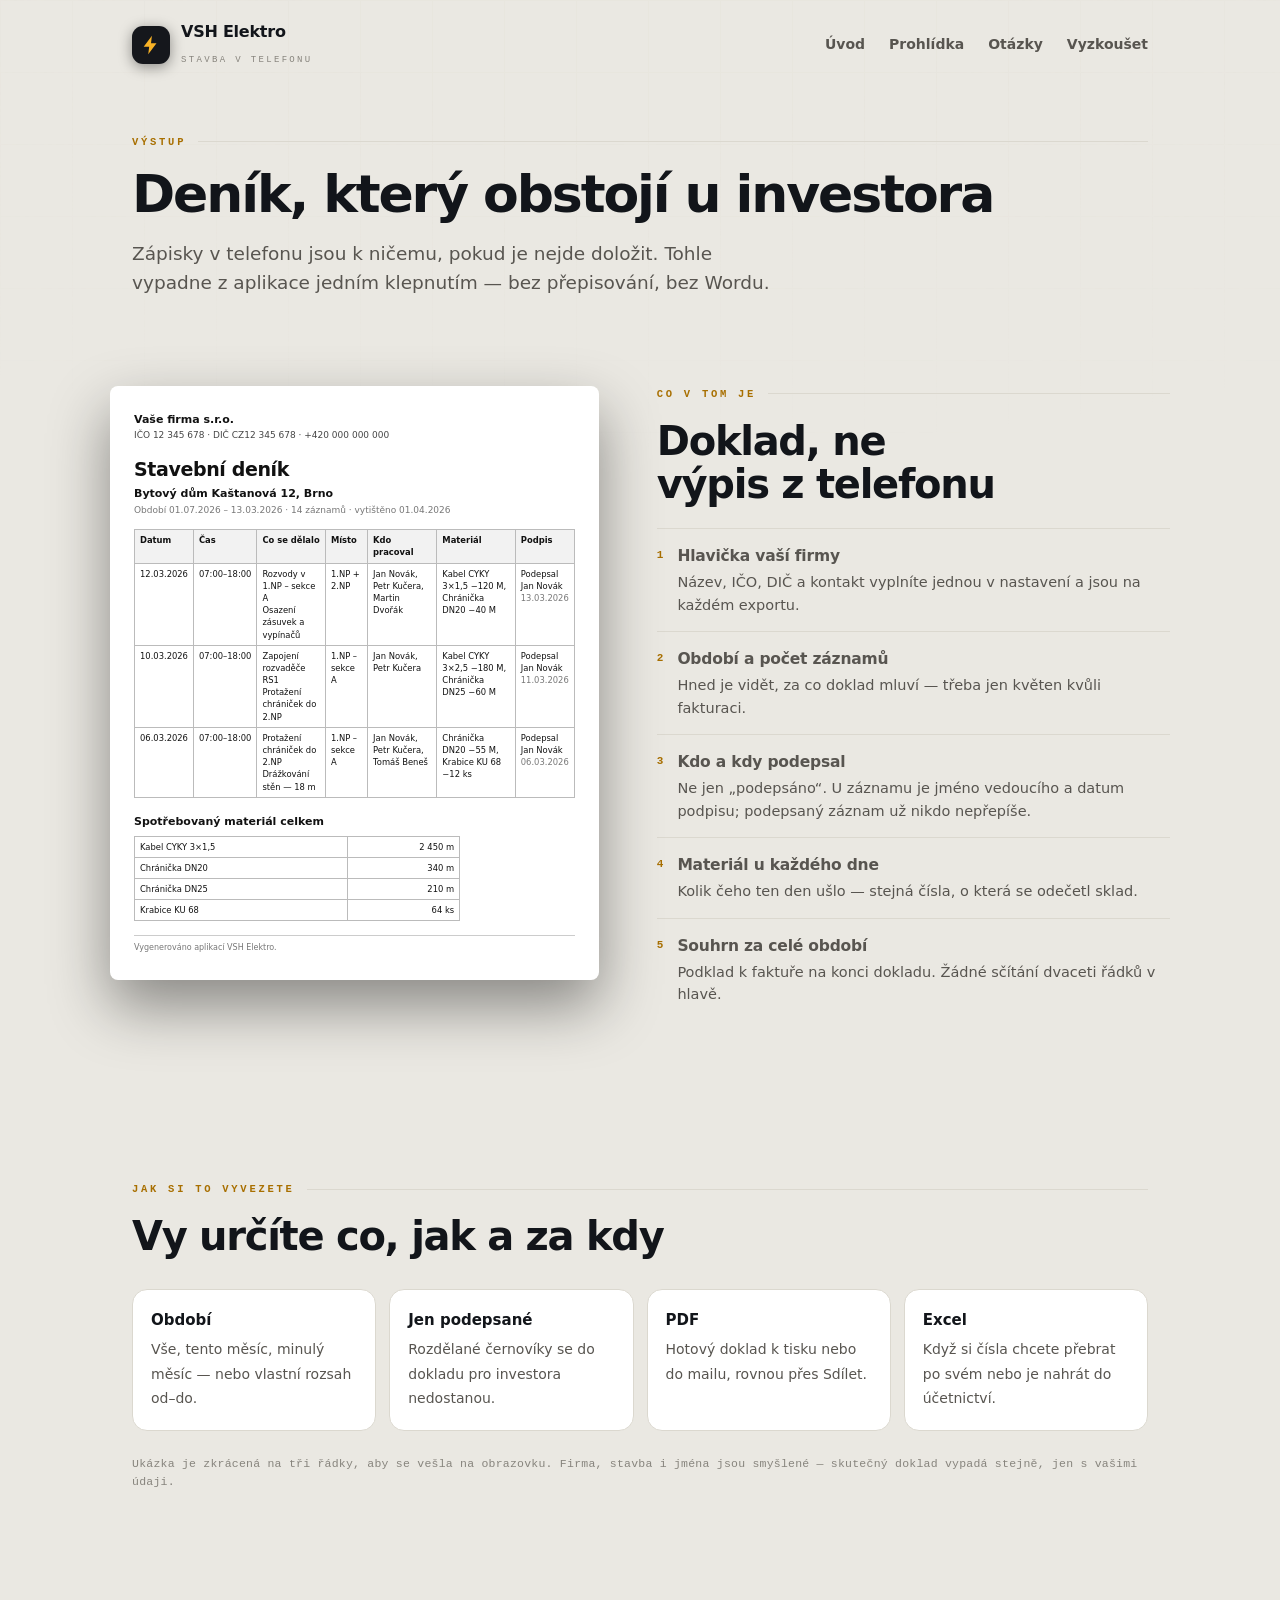
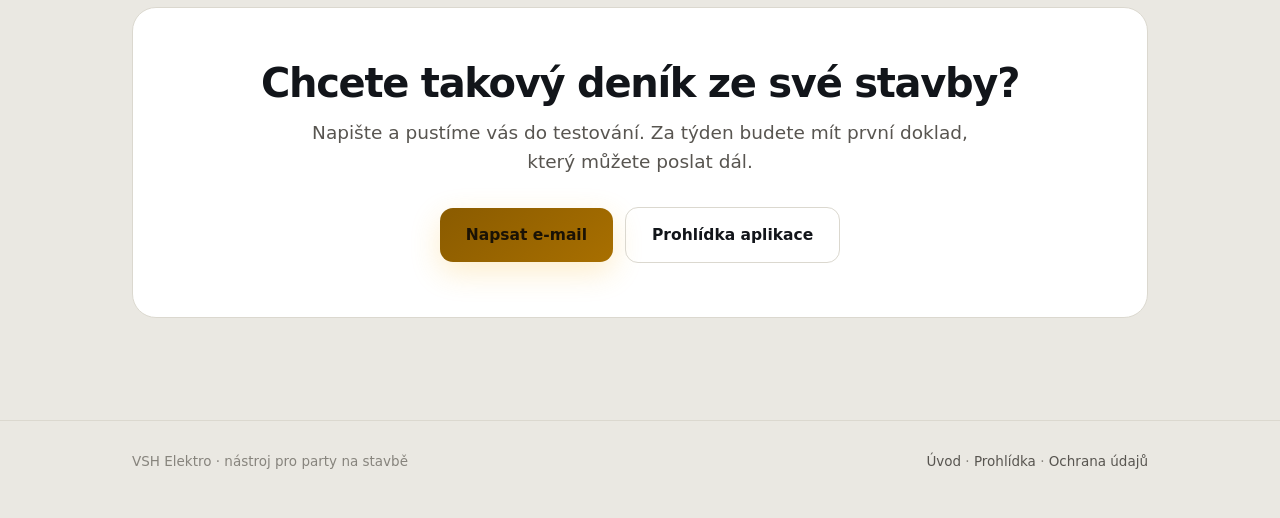
==== commit e715be01: "Web: doladění posledního řádku ukázky" ====
--- a/doklad.html
+++ b/doklad.html
@@ -87,7 +87,7 @@
         <tbody>
           <tr>
             <td class="nw">12.03.2026</td><td class="nw">07:00–18:00</td>
-            <td>Vyvázání kabelů 2.NP<br />Osazení zásuvek a vypínačů 6.NP</td>
+            <td>Rozvody v 1.NP – sekce A<br />Osazení zásuvek a vypínačů</td>
             <td>1.NP + 2.NP</td><td>Jan Novák, Petr Kučera, Martin Dvořák</td>
             <td>Kabel CYKY 3×1,5 −120 M, Chránička DN20 −40 M</td>
             <td class="nw">Podepsal<br />Jan Novák<br /><span class="dim">13.03.2026</span></td>
